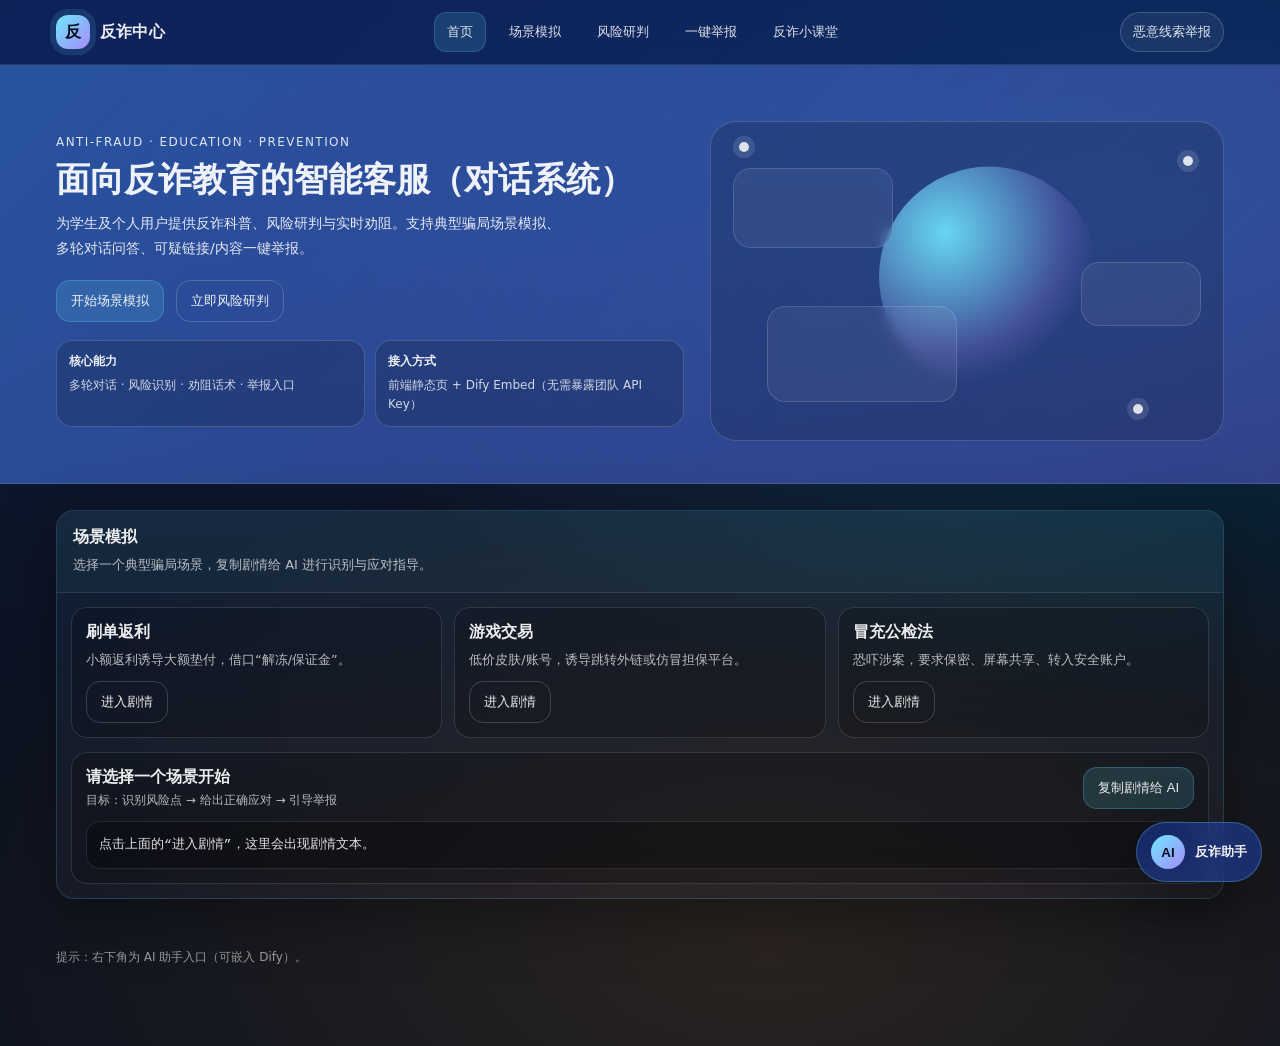
==== index.html @ 81006fba "Add files via upload" ====
<!doctype html>
<html lang="zh-CN">
  <head>
    <meta charset="UTF-8" />
    <meta name="viewport" content="width=device-width, initial-scale=1" />
    <title>反诈中心 - Demo</title>
    <link rel="stylesheet" href="./styles.css" />
  </head>

  <body>
    <!-- 顶部导航 -->
    <header class="topnav">
      <div class="topnav__inner">
        <div class="brand">
          <div class="brand__logo">反</div>
          <div class="brand__name">反诈中心</div>
        </div>

        <nav class="menu" aria-label="主导航">
          <button class="menu__item is-active" data-tab="home" type="button">首页</button>
          <button class="menu__item" data-tab="scene" type="button">场景模拟</button>
          <button class="menu__item" data-tab="judge" type="button">风险研判</button>
          <button class="menu__item" data-tab="report" type="button">一键举报</button>
          <button class="menu__item" data-tab="kb" type="button">反诈小课堂</button>
        </nav>

        <div class="topnav__right">
          <button class="linkbtn" data-tab="report" type="button">恶意线索举报</button>
        </div>
      </div>
    </header>

    <!-- 首页 Banner -->
    <section class="hero" id="tab-home">
      <div class="hero__inner">
        <div class="hero__left">
          <div class="hero__kicker">Anti-fraud · Education · Prevention</div>
          <h1 class="hero__title">面向反诈教育的智能客服（对话系统）</h1>
          <p class="hero__desc">
            为学生及个人用户提供反诈科普、风险研判与实时劝阻。支持典型骗局场景模拟、多轮对话问答、可疑链接/内容一键举报。
          </p>

          <div class="hero__actions">
            <button class="btn btn--primary" data-tab="scene" type="button">开始场景模拟</button>
            <button class="btn btn--ghost" data-tab="judge" type="button">立即风险研判</button>
          </div>

          <div class="hero__tips">
            <div class="tipcard">
              <div class="tipcard__t">核心能力</div>
              <div class="tipcard__p">多轮对话 · 风险识别 · 劝阻话术 · 举报入口</div>
            </div>
            <div class="tipcard">
              <div class="tipcard__t">接入方式</div>
              <div class="tipcard__p">前端静态页 + Dify Embed（无需暴露团队 API Key）</div>
            </div>
          </div>
        </div>

        <div class="hero__right" aria-hidden="true">
          <div class="illus">
            <div class="illus__ring"></div>
            <div class="illus__panel illus__panel--a"></div>
            <div class="illus__panel illus__panel--b"></div>
            <div class="illus__panel illus__panel--c"></div>
            <div class="illus__dot illus__dot--1"></div>
            <div class="illus__dot illus__dot--2"></div>
            <div class="illus__dot illus__dot--3"></div>
          </div>
        </div>
      </div>
    </section>


    <!-- 业务功能区（tab内容） -->
    <section class="workbench">
      <div class="workbench__inner">
        <!-- 场景模拟 -->
        <section class="panel is-show" id="tab-scene">
          <div class="panel__head">
            <h2>场景模拟</h2>
            <p>选择一个典型骗局场景，复制剧情给 AI 进行识别与应对指导。</p>
          </div>

          <div class="cards">
            <article class="card scenario" data-scenario="刷单返利">
              <div class="card__title">刷单返利</div>
              <div class="card__desc">小额返利诱导大额垫付，借口“解冻/保证金”。</div>
              <button class="btn btn--ghost" type="button">进入剧情</button>
            </article>
            <article class="card scenario" data-scenario="游戏交易">
              <div class="card__title">游戏交易</div>
              <div class="card__desc">低价皮肤/账号，诱导跳转外链或仿冒担保平台。</div>
              <button class="btn btn--ghost" type="button">进入剧情</button>
            </article>
            <article class="card scenario" data-scenario="冒充公检法">
              <div class="card__title">冒充公检法</div>
              <div class="card__desc">恐吓涉案，要求保密、屏幕共享、转入安全账户。</div>
              <button class="btn btn--ghost" type="button">进入剧情</button>
            </article>
          </div>

          <div class="card story">
            <div class="story__head">
              <div>
                <div class="story__title" id="storyTitle">请选择一个场景开始</div>
                <div class="story__meta">目标：识别风险点 → 给出正确应对 → 引导举报</div>
              </div>
              <button class="btn btn--primary" id="copyStoryBtn" type="button">复制剧情给 AI</button>
            </div>
            <pre class="story__body" id="storyBody">点击上面的“进入剧情”，这里会出现剧情文本。</pre>
          </div>
        </section>

        <!-- 风险研判 -->
        <section class="panel" id="tab-judge">
          <div class="panel__head">
            <h2>风险研判</h2>
            <p>粘贴可疑链接/文本进行快速检测（规则引擎 Demo）。</p>
          </div>

          <div class="grid">
            <div class="card">
              <div class="form">
                <label class="label" for="urlInput">可疑链接（URL）</label>
                <input id="urlInput" class="input" placeholder="例如：http://xxbank-verify.com 或短链 https://t.cn/xxxx" />

                <label class="label" for="textInput">可疑内容（文本）</label>
                <textarea id="textInput" class="textarea" placeholder="例如：'10分钟内核验否则影响征信'、'转到安全账户'..."></textarea>

                <div class="row">
                  <button class="btn btn--primary" id="runJudgeBtn" type="button">开始研判</button>
                  <button class="btn btn--ghost" id="fillDemoBtn" type="button">填充示例</button>
                </div>
              </div>
            </div>

            <div class="card">
              <div class="card__title">研判结果</div>
              <div id="riskBadge" class="risk risk--low">LOW</div>
              <ul id="signals" class="list"></ul>

              <div class="card__title" style="margin-top: 12px">劝阻建议</div>
              <div id="advice" class="advice"></div>
              <div class="row">
                <button class="btn btn--ghost" id="copyAdviceBtn" type="button">复制话术</button>
                <button class="btn btn--ghost" id="openAiBtnFromJudge" type="button">打开 AI 助手</button>
              </div>
            </div>
          </div>
        </section>

        <!-- 一键举报 -->
        <section class="panel" id="tab-report">
          <div class="panel__head">
            <h2>一键举报</h2>
            <p>提交可疑链接/内容（Demo：本地保存，后续对接你们后端）。</p>
          </div>

          <div class="card">
            <div class="form">
              <label class="label" for="reportType">举报类型</label>
              <select id="reportType" class="input">
                <option value="phishing">钓鱼链接</option>
                <option value="impersonation">冒充机构</option>
                <option value="investment">虚假投资</option>
                <option value="task">刷单返利</option>
                <option value="loan">校园贷/网贷</option>
              </select>

              <label class="label" for="reportEvidence">证据（链接/账号/群号/内容）</label>
              <textarea id="reportEvidence" class="textarea" placeholder="尽量填写完整信息"></textarea>

              <div class="row">
                <button class="btn btn--primary" id="submitReportBtn" type="button">提交举报</button>
                <button class="btn btn--ghost" id="viewReportsBtn" type="button">查看本地记录</button>
              </div>

              <div id="reportLog" class="log is-hidden"></div>
            </div>
          </div>
        </section>

        <!-- 反诈小课堂 -->
        <section class="panel" id="tab-kb">
          <div class="panel__head">
            <h2>反诈小课堂</h2>
            <p>关键词检索（Demo：静态知识条目）。</p>
          </div>

          <div class="card">
            <input id="kbSearch" class="input" placeholder="搜索：刷单 / 公检法 / 安全账户 / 验证码..." />
            <div id="kbList" class="kb"></div>
          </div>
        </section>
      </div>
    </section>

    <footer class="footer">
      <span>提示：右下角为 AI 助手入口（可嵌入 Dify）。</span>
    </footer>

    <!-- 右下角 AI 入口（浮动按钮） -->
    <button class="ai-fab" id="aiFab" type="button" aria-label="打开 AI 助手">
      <span class="ai-fab__icon">AI</span>
      <span class="ai-fab__text">反诈助手</span>
    </button>

    <!-- AI 侧边面板（点右下角打开） -->
    <aside
      class="ai-drawer"
      id="aiDrawer"
      aria-hidden="true"
      data-bot-placeholder="请输入您要判别的内容(支持文本、图片、视频)"
    >
      <div class="ai-drawer__head">
        <div>
          <div class="ai-drawer__title">AI 反诈助手</div>
          <div class="ai-drawer__sub">把场景、链接、文本或图片传进来，让 AI 判断风险并生成劝阻话术</div>
        </div>
        <div class="ai-drawer__actions">
          <button class="btn btn--ghost" id="copyContextBtn" type="button">复制当前内容</button>
          <button class="btn btn--ghost" id="loadWorkflowBtn" type="button">加载工作流(YML)</button>
          <div id="workflowName" class="workflow-name" style="margin-left:8px;font-size:12px;color:#666;"></div>
          <button class="btn btn--ghost" id="openConfigBtn" type="button">配置 Key</button>
          <button class="btn btn--ghost" id="closeAiBtn" type="button">关闭</button>
        </div>
      </div>

      <!-- Chat messages area -->
      <div class="chat-messages" id="chatMessages"></div>

      <!-- Dify 配置面板（隐藏，点击配置 Key 显示） -->
      <div id="difyConfigPanel" style="display:none;padding:12px;border-top:1px solid rgba(255,255,255,.06);">
        <div style="display:flex;flex-direction:column;gap:8px;">
          <label class="label">Dify Base URL</label>
          <input id="cfgBaseUrl" class="input" placeholder="https://api.dify.ai" />
          <label class="label">Dify Pro API Key (优先)</label>
          <input id="cfgProKey" class="input" placeholder="DIFY_PRO_API_KEY" />
          <div style="display:flex;gap:8px;margin-top:6px;">
            <button class="btn btn--primary" id="saveDifyConfigBtn" type="button">保存</button>
            <button class="btn btn--ghost" id="cancelDifyConfigBtn" type="button">取消</button>
          </div>
        </div>
      </div>

      <!-- Pending attachment previews (shown above input bar) -->
      <div class="chat-attachments-preview is-hidden" id="chatAttachmentsPreview"></div>

      <!-- Chat input bar -->
      <div class="chat-input-bar">
        <input
          type="file"
          id="mediaFileInput"
          class="media-upload__input"
          accept="image/jpeg,image/png,image/gif,image/webp,image/svg+xml,video/mp4,video/webm,video/ogg,video/quicktime"
          multiple
        />
        <button class="chat-attach-btn" id="chatAttachBtn" type="button" title="上传图片/视频附件" aria-label="上传图片/视频附件">📎</button>
        <textarea class="chat-textarea" id="chatInput" placeholder="请输入您要判别的内容…" rows="1"></textarea>
        <button class="chat-send-btn" id="chatSendBtn" type="button" aria-label="发送消息">↑</button>
      </div>
    </aside>

    <div class="backdrop" id="backdrop" aria-hidden="true"></div>

    <!-- Dify API 配置：不要把真实 Key 提交到仓库（前端可见） -->
    <script>
      window.DIFY_CONFIG = {
        // baseUrl 只填域名/协议（不要带 /v1），代码里会拼接具体 API 路径
        baseUrl: localStorage.getItem("DIFY_BASE_URL") || "https://api.dify.ai",
        apiKey: localStorage.getItem("DIFY_PRO_API_KEY") || localStorage.getItem("DIFY_API_KEY") || "",
        workflow_yaml: "./反诈劝阻助手(pro版) (1).yml",
      };
    </script>

    <!-- 隐藏的工作流 YML 上传输入（通过右下 AI 抽屉的“加载工作流”按钮触发） -->
    <input id="workflowFileInput" type="file" accept=".yml,.yaml,text/yaml" style="display:none" />

    <!-- 你的项目里 JS 文件名是 ap.js（注意别写成 app.js） -->
    <script src="./ap.js"></script>

    <!-- 如需使用 Dify WebApp/Embed（iframe/script）方式，请不要复用 #aiDrawer/#closeAiBtn 这类 id，避免与本地聊天抽屉冲突。 -->
  </body>
</html>
---- styles.css ----
:root{
  --bg:#0b1220;
  --text: rgba(255,255,255,.92);
  --muted: rgba(255,255,255,.70);
  --line: rgba(255,255,255,.12);
  --panel: rgba(255,255,255,.06);
  --shadow: 0 18px 60px rgba(0,0,0,.35);
  --primary: #6ee7ff;
  --primary2:#a78bfa;
  --ok:#7cf29a;
  --warn:#ffd166;
  --danger:#ff6b6b;
}

*{ box-sizing:border-box; }
body{
  margin:0;
  color:var(--text);
  font-family: ui-sans-serif, system-ui, -apple-system, "Segoe UI", Roboto, "PingFang SC",
    "Hiragino Sans GB", "Microsoft YaHei", Arial, sans-serif;
  background:
    radial-gradient(1200px 700px at 20% 10%, #1a2a6c55, transparent),
    radial-gradient(900px 500px at 90% 20%, #00c6ff33, transparent),
    radial-gradient(900px 500px at 60% 90%, #f7971e22, transparent),
    var(--bg);
  min-height:100vh;
}

/* 顶部导航（类似你图的布局） */
.topnav{
  position: sticky;
  top: 0;
  z-index: 20;
  border-bottom: 1px solid rgba(255,255,255,.10);
  background: rgba(15, 45, 120, 0.55);
  backdrop-filter: blur(10px);
}
.topnav__inner{
  max-width: 1200px;
  margin: 0 auto;
  padding: 12px 16px;
  display:flex;
  align-items:center;
  justify-content:space-between;
  gap: 16px;
}
.brand{ display:flex; align-items:center; gap:10px; }
.brand__logo{
  width: 34px; height: 34px; border-radius: 12px;
  background: linear-gradient(135deg, var(--primary), var(--primary2));
  color:#07101c;
  display:flex; align-items:center; justify-content:center;
  font-weight:900;
  box-shadow: 0 0 0 6px rgba(110,231,255,.12);
}
.brand__name{ font-weight: 900; letter-spacing:.2px; }

.menu{
  display:flex;
  gap: 10px;
  align-items:center;
  flex-wrap:wrap;
}
.menu__item{
  border: 1px solid transparent;
  background: transparent;
  color: rgba(255,255,255,.86);
  padding: 10px 12px;
  border-radius: 12px;
  cursor:pointer;
  font-size: 13px;
}
.menu__item:hover{ background: rgba(255,255,255,.08); }
.menu__item.is-active{
  background: rgba(110,231,255,.14);
  border-color: rgba(110,231,255,.18);
}

.linkbtn{
  border: 1px solid rgba(255,255,255,.18);
  background: rgba(255,255,255,.06);
  color: rgba(255,255,255,.88);
  padding: 10px 12px;
  border-radius: 999px;
  cursor:pointer;
  font-size: 13px;
}
.linkbtn:hover{ background: rgba(255,255,255,.10); }

/* Hero */
.hero{
  background: linear-gradient(135deg, rgba(59,130,246,.55), rgba(99,102,241,.45));
  border-bottom: 1px solid rgba(255,255,255,.10);
}
.hero__inner{
  max-width: 1200px;
  margin: 0 auto;
  padding: 56px 16px 42px 16px;
  display:grid;
  grid-template-columns: 1.1fr .9fr;
  gap: 26px;
  align-items:center;
}
@media (max-width: 980px){
  .hero__inner{ grid-template-columns: 1fr; }
}
.hero__kicker{
  letter-spacing: .12em;
  text-transform: uppercase;
  font-size: 12px;
  color: rgba(255,255,255,.85);
}
.hero__title{
  margin: 10px 0 0 0;
  font-size: 34px;
  line-height: 1.18;
  font-weight: 900;
}
.hero__desc{
  margin: 12px 0 0 0;
  max-width: 58ch;
  color: rgba(255,255,255,.88);
  line-height: 1.8;
  font-size: 14px;
}
.hero__actions{ margin-top: 18px; display:flex; gap:12px; flex-wrap:wrap; }
.hero__tips{ margin-top: 18px; display:grid; grid-template-columns: 1fr 1fr; gap: 10px; }
@media (max-width: 520px){ .hero__tips{ grid-template-columns: 1fr; } }

.tipcard{
  border: 1px solid rgba(255,255,255,.16);
  background: rgba(0,0,0,.16);
  border-radius: 16px;
  padding: 12px;
}
.tipcard__t{ font-weight: 900; font-size: 12px; }
.tipcard__p{ margin-top: 6px; color: rgba(255,255,255,.80); font-size: 12px; line-height: 1.6; }

/* 右侧插画（纯 CSS 装饰） */
.illus{
  position: relative;
  height: 320px;
  border-radius: 26px;
  border: 1px solid rgba(255,255,255,.16);
  background: rgba(0,0,0,.16);
  overflow:hidden;
}
.illus__ring{
  position:absolute;
  width: 220px; height: 220px;
  border-radius: 999px;
  left: 50%; top: 50%;
  transform: translate(-40%, -52%);
  background: radial-gradient(circle at 30% 30%, rgba(110,231,255,.9), rgba(167,139,250,.2) 55%, transparent 70%);
  filter: blur(.2px);
}
.illus__panel{
  position:absolute;
  border-radius: 18px;
  border: 1px solid rgba(255,255,255,.14);
  background: rgba(255,255,255,.06);
  backdrop-filter: blur(6px);
}
.illus__panel--a{ width: 160px; height: 80px; left: 22px; top: 46px; }
.illus__panel--b{ width: 190px; height: 96px; left: 56px; bottom: 38px; }
.illus__panel--c{ width: 120px; height: 64px; right: 22px; top: 140px; }
.illus__dot{
  position:absolute; width:10px; height:10px; border-radius:999px;
  background: rgba(255,255,255,.85);
  box-shadow: 0 0 0 6px rgba(255,255,255,.12);
}
.illus__dot--1{ left: 28px; top: 20px; }
.illus__dot--2{ right: 30px; top: 34px; }
.illus__dot--3{ right: 80px; bottom: 26px; }

.btn{
  border: 1px solid rgba(255,255,255,.18);
  background: rgba(255,255,255,.08);
  color: rgba(255,255,255,.92);
  padding: 11px 14px;
  border-radius: 14px;
  cursor:pointer;
  font-size: 13px;
}
.btn:hover{ background: rgba(255,255,255,.12); }
.btn--primary{
  border-color: rgba(110,231,255,.22);
  background: rgba(110,231,255,.14);
}
.btn--ghost{ background: transparent; }

/* Stats */
.stats{ background: rgba(255,255,255,.03); }
.stats__inner{ max-width: 1200px; margin: 0 auto; padding: 40px 16px 36px; }
.stats__head{ text-align:center; position:relative; }
.stats__watermark{
  position:absolute; left: 50%; top: -6px; transform: translateX(-50%);
  font-size: 60px; font-weight: 900; letter-spacing:.12em;
  color: rgba(255,255,255,.05);
  user-select:none;
  pointer-events:none;
}
.stats__title{ margin: 0; font-size: 20px; font-weight: 900; }
.stats__line{ width: 46px; height: 3px; border-radius: 999px; background: rgba(110,231,255,.9); margin: 14px auto 0; }

.statgrid{
  margin-top: 22px;
  display:grid;
  grid-template-columns: repeat(3, minmax(0, 1fr));
  gap: 12px;
}
@media (max-width: 980px){
  .statgrid{ grid-template-columns: 1fr; }
}
.statcard{
  border: 1px solid rgba(255,255,255,.12);
  background: rgba(0,0,0,.18);
  border-radius: 18px;
  padding: 16px;
  box-shadow: var(--shadow);
}
.statcard__k{ color: rgba(255,255,255,.78); font-size: 13px; }
.statcard__v{ margin-top: 10px; font-size: 40px; font-weight: 900; letter-spacing:.5px; }
.unit{ font-size: 14px; font-weight: 800; margin-left: 6px; color: rgba(255,255,255,.8); }
.statcard__s{ margin-top: 8px; color: rgba(255,255,255,.62); font-size: 12px; line-height: 1.6; }

/* Workbench panels */
.workbench__inner{ max-width: 1200px; margin: 0 auto; padding: 26px 16px 40px; }
.panel{
  display:none;
  border: 1px solid rgba(110,231,255,.16);
  background: linear-gradient(180deg, rgba(110,231,255,.06), rgba(167,139,250,.035));
  border-radius: 18px;
  box-shadow: var(--shadow);
  overflow:hidden;
}
.panel.is-show{ display:block; }
.panel__head{
  padding: 16px;
  border-bottom: 1px solid rgba(255,255,255,.10);
  background: rgba(110,231,255,.04);
}
.panel__head h2{ margin:0 0 6px 0; font-size: 16px; }
.panel__head p{ margin:0; color: var(--muted); font-size: 13px; line-height: 1.7; }


.cards{
  padding: 14px;
  display:grid;
  grid-template-columns: repeat(3, minmax(0, 1fr));
  gap: 12px;
}
@media (max-width: 980px){ .cards{ grid-template-columns: 1fr; } }

.card{
  border: 1px solid rgba(255,255,255,.12);
  background: rgba(0,0,0,.18);
  border-radius: 16px;
  padding: 14px;
}
.card__title{ font-weight: 900; margin-bottom: 6px; }
.card__desc{ color: var(--muted); font-size: 13px; line-height: 1.7; margin-bottom: 10px; }

.story{ margin: 0 14px 14px; }
.story__head{ display:flex; gap:10px; align-items:flex-start; justify-content:space-between; }
.story__title{ font-weight: 900; }
.story__meta{ margin-top: 4px; color: var(--muted); font-size: 12px; }
.story__body{
  margin: 12px 0 0 0;
  padding: 12px;
  background: rgba(0,0,0,.28);
  border: 1px solid rgba(255,255,255,.10);
  border-radius: 14px;
  white-space: pre-wrap;
  line-height: 1.7;
  font-size: 13px;
  color: rgba(255,255,255,.88);
}

.grid{
  padding: 14px;
  display:grid;
  grid-template-columns: 1fr 1fr;
  gap: 12px;
}
@media (max-width: 980px){ .grid{ grid-template-columns: 1fr; } }

.form{ display:flex; flex-direction:column; gap: 10px; }
.label{ font-size: 12px; color: var(--muted); }
.input, .textarea, select{
  width:100%;
  padding: 11px 12px;
  border-radius: 14px;
  border: 1px solid rgba(110,231,255,.24);
  background: linear-gradient(180deg, rgba(110,231,255,.08), rgba(0,0,0,.22));
  color: rgba(255,255,255,.92);
  outline:none;
}
.input::placeholder, .textarea::placeholder{ color: rgba(255,255,255,.55); }
.textarea{ min-height: 120px; resize: vertical; }
.input:focus, .textarea:focus, select:focus{
  border-color: rgba(110,231,255,.78);
  box-shadow: 0 0 0 4px rgba(110,231,255,.18);
}
.row{ display:flex; gap:10px; flex-wrap:wrap; }

.risk{
  display:inline-flex;
  align-items:center;
  justify-content:center;
  width: 88px;
  padding: 8px 10px;
  border-radius: 999px;
  font-weight: 900;
  margin: 10px 0;
  border: 1px solid rgba(255,255,255,.14);
}
.risk--low{ background: rgba(124,242,154,.10); border-color: rgba(124,242,154,.18); color: var(--ok); }
.risk--mid{ background: rgba(255,209,102,.12); border-color: rgba(255,209,102,.22); color: var(--warn); }
.risk--high{ background: rgba(255,107,107,.12); border-color: rgba(255,107,107,.22); color: var(--danger); }

.list{ margin:0; padding-left: 18px; color: rgba(255,255,255,.86); line-height: 1.8; font-size: 13px; }
.advice{
  margin-top: 8px;
  padding: 12px;
  border-radius: 14px;
  border: 1px dashed rgba(255,255,255,.18);
  background: rgba(255,255,255,.03);
  color: rgba(255,255,255,.88);
  line-height: 1.8;
  font-size: 13px;
}

.log{
  margin-top: 10px;
  padding: 12px;
  border-radius: 14px;
  border: 1px solid rgba(255,255,255,.12);
  background: rgba(0,0,0,.25);
  font-size: 12px;
  color: rgba(255,255,255,.84);
  white-space: pre-wrap;
}
.is-hidden{ display:none; }

.kb{ margin-top: 12px; display:flex; flex-direction:column; gap: 10px; }
.kb__item{
  padding: 12px;
  border-radius: 14px;
  border: 1px solid rgba(255,255,255,.12);
  background: rgba(0,0,0,.20);
}
.kb__q{ font-weight: 900; margin-bottom: 6px; }
.kb__a{ color: rgba(255,255,255,.84); line-height: 1.8; font-size: 13px; }

.footer{
  max-width: 1200px;
  margin: 10px auto 80px;
  padding: 0 16px;
  color: rgba(255,255,255,.55);
  font-size: 12px;
}

/* 右下角 AI 浮动按钮 */
.ai-fab{
  position: fixed;
  right: 18px;
  bottom: 18px;
  z-index: 50;
  display:flex;
  align-items:center;
  gap: 10px;
  padding: 12px 14px;
  border-radius: 999px;
  border: 1px solid rgba(110,231,255,.28);
  background: rgba(35, 90, 255, 0.35);
  backdrop-filter: blur(10px);
  box-shadow: 0 18px 60px rgba(0,0,0,.35);
  color: rgba(255,255,255,.92);
  cursor:pointer;
}
.ai-fab:hover{ background: rgba(35, 90, 255, 0.48); }
.ai-fab__icon{
  width: 34px; height: 34px;
  border-radius: 999px;
  background: linear-gradient(135deg, var(--primary), var(--primary2));
  color:#07101c;
  display:flex; align-items:center; justify-content:center;
  font-weight: 900;
}
.ai-fab__text{ font-weight: 900; font-size: 13px; }

/* 右侧 AI 抽屉 */
.ai-drawer{
  position: fixed;
  top: 0;
  right: 0;
  height: 100vh;
  width: min(420px, 92vw);
  z-index: 60;
  transform: translateX(105%);
  transition: transform .22s ease;
  border-left: 1px solid rgba(255,255,255,.12);
  background: rgba(10, 16, 35, 0.88);
  backdrop-filter: blur(14px);
  display:flex;
  flex-direction:column;
}
.ai-drawer.is-open{ transform: translateX(0); }

.ai-drawer__head{
  padding: 14px;
  border-bottom: 1px solid rgba(255,255,255,.10);
  display:flex;
  gap: 10px;
  justify-content:space-between;
  align-items:flex-start;
}
.ai-drawer__title{ font-weight: 900; }
.ai-drawer__sub{ margin-top: 4px; color: var(--muted); font-size: 12px; line-height: 1.6; }
.ai-drawer__actions{ display:flex; gap: 8px; flex-wrap:wrap; justify-content:flex-end; }

.ai-drawer__body{
  padding: 14px;
  overflow:auto;
  flex: 1;
}
.ai-note{
  padding: 12px;
  border-radius: 14px;
  border: 1px solid rgba(110,231,255,.18);
  background: rgba(110,231,255,.06);
  color: rgba(255,255,255,.86);
  font-size: 12px;
  line-height: 1.7;
}
.mono{ font-family: ui-monospace, SFMono-Regular, Menlo, Monaco, Consolas, monospace; }

.ai-embed{ margin-top: 12px; }
.ai-embed__title{ font-weight: 900; font-size: 13px; margin-bottom: 8px; }
.ai-embed__placeholder{
  border: 1px dashed rgba(255,255,255,.18);
  background: rgba(255,255,255,.03);
  border-radius: 14px;
  padding: 12px;
  color: rgba(255,255,255,.78);
  font-size: 12px;
  line-height: 1.7;
}
.ai-iframe{
  width: 100%;
  height: calc(100vh - 220px);
  border: 1px solid rgba(255,255,255,.12);
  border-radius: 14px;
  background: rgba(255,255,255,.03);
}

/* 背景遮罩 */
.backdrop{
  position: fixed;
  inset: 0;
  z-index: 55;
  background: rgba(0,0,0,.45);
  opacity: 0;
  pointer-events: none;
  transition: opacity .22s ease;
}
.backdrop.is-show{
  opacity: 1;
  pointer-events: auto;
}
/* -------- Media Upload & Fraud Detection -------- */
.media-upload-section {
  margin-top: 12px;
  border: 1px solid rgba(110,231,255,.18);
  border-radius: 14px;
  padding: 12px;
  background: rgba(110,231,255,.04);
}

.media-upload__title {
  font-weight: 900;
  font-size: 13px;
  margin-bottom: 10px;
}

.media-upload__area {
  display: flex;
  flex-direction: column;
  align-items: center;
  gap: 6px;
  border: 2px dashed rgba(110,231,255,.30);
  border-radius: 12px;
  padding: 20px 12px;
  text-align: center;
  cursor: pointer;
  transition: border-color .2s, background .2s;
}

.media-upload__area:hover,
.media-upload__area.is-dragover {
  border-color: rgba(110,231,255,.70);
  background: rgba(110,231,255,.08);
}

.media-upload__icon {
  font-size: 26px;
}

.media-upload__text {
  font-size: 13px;
  color: rgba(255,255,255,.88);
}

.media-upload__hint {
  font-size: 11px;
  color: rgba(255,255,255,.50);
}

/* visually hidden but still functional */
.media-upload__input {
  position: absolute;
  width: 1px;
  height: 1px;
  opacity: 0;
  overflow: hidden;
  clip: rect(0 0 0 0);
}

/* Results section */
.media-result-section {
  margin-top: 12px;
}

.media-preview-container {
  display: flex;
  flex-direction: column;
  gap: 10px;
  margin-bottom: 12px;
}

.media-preview-item {
  border: 1px solid rgba(255,255,255,.12);
  border-radius: 12px;
  overflow: hidden;
  background: rgba(0,0,0,.22);
}

.media-preview__img {
  width: 100%;
  max-height: 200px;
  object-fit: contain;
  display: block;
  background: rgba(0,0,0,.28);
}

.media-preview__video {
  width: 100%;
  max-height: 200px;
  display: block;
  background: rgba(0,0,0,.28);
}

.media-preview__info {
  display: flex;
  justify-content: space-between;
  padding: 5px 10px;
  font-size: 11px;
  color: rgba(255,255,255,.60);
  gap: 8px;
}

.media-preview__info span:first-child {
  overflow: hidden;
  text-overflow: ellipsis;
  white-space: nowrap;
}

.media-result {
  padding: 12px;
  border-radius: 12px;
  border: 1px solid rgba(255,255,255,.12);
  background: rgba(0,0,0,.18);
}

.media-result__risk {
  margin-bottom: 8px;
}

/* -------- Chat Interface -------- */
.chat-messages {
  flex: 1;
  overflow-y: auto;
  padding: 14px;
  display: flex;
  flex-direction: column;
  gap: 10px;
  scrollbar-width: thin;
  scrollbar-color: rgba(255,255,255,.15) transparent;
}

.chat-msg {
  display: flex;
  gap: 8px;
  max-width: 88%;
}
.chat-msg--ai  { align-self: flex-start; }
.chat-msg--user { align-self: flex-end; flex-direction: row-reverse; }

.chat-msg__avatar {
  width: 28px; height: 28px;
  border-radius: 999px;
  background: linear-gradient(135deg, var(--primary), var(--primary2));
  color: #07101c;
  display: flex; align-items: center; justify-content: center;
  font-weight: 900; font-size: 10px;
  flex-shrink: 0; align-self: flex-end;
}
.chat-msg--user .chat-msg__avatar {
  background: rgba(255,255,255,.18);
  color: rgba(255,255,255,.92);
}

.chat-msg__bubble {
  padding: 10px 13px;
  border-radius: 18px;
  font-size: 13px; line-height: 1.7;
  word-break: break-word;
}
.chat-msg--ai  .chat-msg__bubble {
  background: rgba(255,255,255,.07);
  border: 1px solid rgba(255,255,255,.12);
  border-bottom-left-radius: 4px;
}
.chat-msg--user .chat-msg__bubble {
  background: rgba(110,231,255,.18);
  border: 1px solid rgba(110,231,255,.26);
  border-bottom-right-radius: 4px;
  color: rgba(255,255,255,.95);
}

.chat-hint { color: rgba(255,255,255,.58); font-size: 12px; }
.chat-section-title { font-weight: 900; font-size: 12px; color: rgba(255,255,255,.68); margin: 6px 0 4px; }
.chat-advice-text { color: rgba(255,255,255,.84); font-size: 12px; line-height: 1.7; }

/* Thinking animation */
.chat-thinking-dots { display: inline-flex; gap: 3px; align-items: center; }
.chat-thinking-dots span {
  font-size: 20px; line-height: 1;
  animation: chatDotBounce 1.2s ease-in-out infinite;
  color: rgba(255,255,255,.55);
}
.chat-thinking-dots span:nth-child(2) { animation-delay: .2s; }
.chat-thinking-dots span:nth-child(3) { animation-delay: .4s; }
@keyframes chatDotBounce {
  0%, 80%, 100% { transform: translateY(0); opacity: .5; }
  40%            { transform: translateY(-5px); opacity: 1; }
}

/* Pending attachment chips */
.chat-attachments-preview {
  padding: 8px 14px 0;
  display: flex; flex-wrap: wrap; gap: 8px;
}
.chat-attach-chip {
  display: inline-flex; align-items: center; gap: 5px;
  padding: 4px 10px 4px 8px;
  border-radius: 999px;
  border: 1px solid rgba(110,231,255,.28);
  background: rgba(110,231,255,.08);
  font-size: 12px; max-width: 180px;
}
.chat-attach-chip > span {
  overflow: hidden; text-overflow: ellipsis; white-space: nowrap;
}
.chat-attach-chip__remove {
  flex-shrink: 0; background: none; border: none;
  color: rgba(255,255,255,.55); cursor: pointer;
  padding: 0; font-size: 12px; line-height: 1; margin-left: 2px;
}
.chat-attach-chip__remove:hover { color: rgba(255,255,255,.92); }

/* Input bar */
.chat-input-bar {
  display: flex; align-items: flex-end; gap: 8px;
  padding: 10px 14px;
  border-top: 1px solid rgba(255,255,255,.10);
  flex-shrink: 0;
}
.chat-attach-btn {
  flex-shrink: 0; width: 36px; height: 36px;
  border-radius: 999px;
  border: 1px solid rgba(255,255,255,.16);
  background: transparent; color: rgba(255,255,255,.65);
  cursor: pointer; display: flex; align-items: center; justify-content: center;
  font-size: 18px; transition: background .15s, color .15s;
}
.chat-attach-btn:hover { background: rgba(255,255,255,.08); color: rgba(255,255,255,.92); }

.chat-textarea {
  flex: 1;
  padding: 8px 12px;
  border-radius: 14px;
  border: 1px solid rgba(110,231,255,.22);
  background: rgba(110,231,255,.06);
  color: rgba(255,255,255,.92);
  outline: none; resize: none;
  font-size: 13px; line-height: 1.6;
  min-height: 36px; max-height: 140px;
  overflow-y: auto; font-family: inherit;
}
.chat-textarea::placeholder { color: rgba(255,255,255,.42); }
.chat-textarea:focus {
  border-color: rgba(110,231,255,.65);
  box-shadow: 0 0 0 3px rgba(110,231,255,.12);
}

.chat-send-btn {
  flex-shrink: 0; width: 36px; height: 36px;
  border-radius: 999px;
  border: 1px solid rgba(110,231,255,.26);
  background: rgba(110,231,255,.16);
  color: rgba(255,255,255,.92);
  cursor: pointer; display: flex; align-items: center; justify-content: center;
  font-size: 18px; font-weight: 900;
  transition: background .15s;
}
.chat-send-btn:hover { background: rgba(110,231,255,.30); }

/* Media thumbnails inside chat bubbles */
.chat-media-thumb { display: flex; flex-wrap: wrap; gap: 6px; margin-top: 6px; }
.chat-media-thumb__img {
  width: 80px; height: 60px; object-fit: cover;
  border-radius: 8px; border: 1px solid rgba(255,255,255,.14); display: block;
}
.chat-media-thumb__video {
  max-width: 160px; max-height: 100px;
  border-radius: 8px; border: 1px solid rgba(255,255,255,.14); display: block;
}
.chat-media-thumb__file {
  display: inline-flex; align-items: center; gap: 4px;
  padding: 4px 8px; border-radius: 8px;
  border: 1px solid rgba(255,255,255,.14);
  background: rgba(255,255,255,.06);
  font-size: 12px; color: rgba(255,255,255,.80);
}
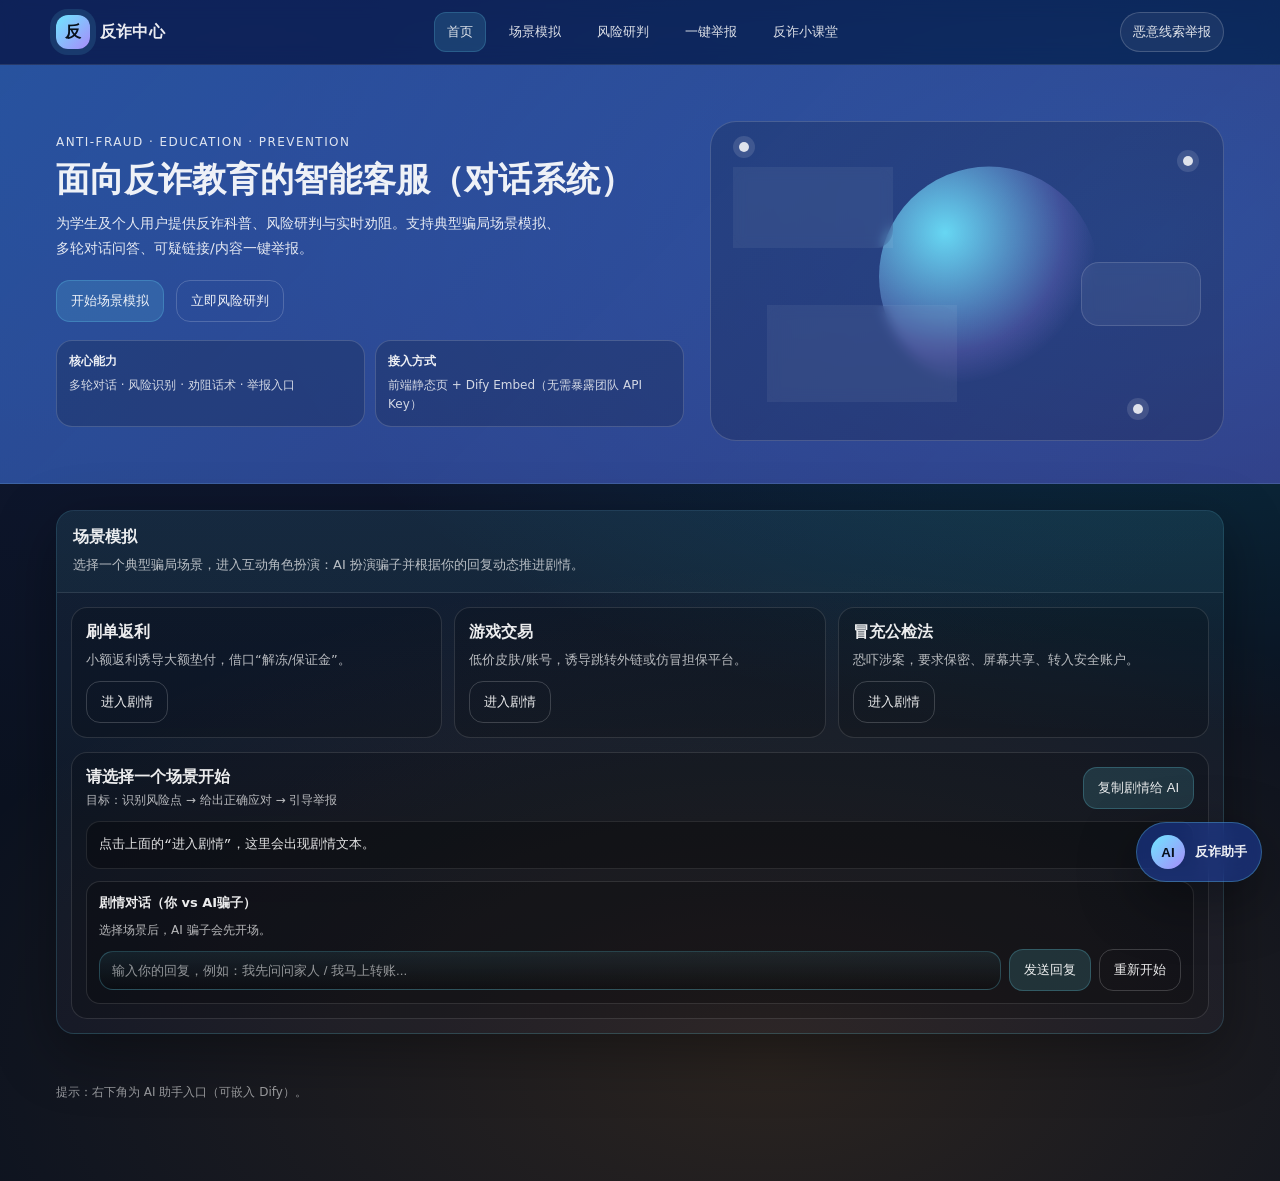
==== commit fd2677da: "Add interactive scam roleplay flow in scene simulation" ====
--- a/index.html
+++ b/index.html
@@ -79,7 +79,7 @@
         <section class="panel is-show" id="tab-scene">
           <div class="panel__head">
             <h2>场景模拟</h2>
-            <p>选择一个典型骗局场景，复制剧情给 AI 进行识别与应对指导。</p>
+            <p>选择一个典型骗局场景，进入互动角色扮演：AI 扮演骗子并根据你的回复动态推进剧情。</p>
           </div>
 
           <div class="cards">
@@ -109,6 +109,17 @@
               <button class="btn btn--primary" id="copyStoryBtn" type="button">复制剧情给 AI</button>
             </div>
             <pre class="story__body" id="storyBody">点击上面的“进入剧情”，这里会出现剧情文本。</pre>
+            <div class="roleplay" id="roleplayPanel">
+              <div class="roleplay__title">剧情对话（你 vs AI骗子）</div>
+              <div class="roleplay__messages" id="roleplayMessages">
+                <div class="roleplay__placeholder">选择场景后，AI 骗子会先开场。</div>
+              </div>
+              <div class="roleplay__input">
+                <input id="roleplayInput" class="input" placeholder="输入你的回复，例如：我先问问家人 / 我马上转账..." />
+                <button class="btn btn--primary" id="roleplaySendBtn" type="button">发送回复</button>
+                <button class="btn btn--ghost" id="roleplayRestartBtn" type="button">重新开始</button>
+              </div>
+            </div>
           </div>
         </section>
 
--- a/styles.css
+++ b/styles.css
@@ -275,6 +275,59 @@
   line-height: 1.7;
   font-size: 13px;
   color: rgba(255,255,255,.88);
+}
+.roleplay{
+  margin-top: 12px;
+  padding: 12px;
+  border-radius: 14px;
+  border: 1px solid rgba(255,255,255,.12);
+  background: rgba(0,0,0,.22);
+}
+.roleplay__title{
+  font-size: 13px;
+  font-weight: 900;
+  margin-bottom: 10px;
+}
+.roleplay__messages{
+  max-height: 260px;
+  overflow: auto;
+  display: flex;
+  flex-direction: column;
+  gap: 8px;
+  padding-right: 2px;
+}
+.roleplay__placeholder{
+  color: var(--muted);
+  font-size: 12px;
+}
+.roleplay__line{
+  font-size: 13px;
+  line-height: 1.7;
+  padding: 8px 10px;
+  border-radius: 10px;
+  border: 1px solid rgba(255,255,255,.10);
+}
+.roleplay__line--ai{
+  background: rgba(255,107,107,.10);
+  border-color: rgba(255,107,107,.20);
+}
+.roleplay__line--user{
+  background: rgba(110,231,255,.10);
+  border-color: rgba(110,231,255,.20);
+}
+.roleplay__line--police{
+  background: rgba(124,242,154,.10);
+  border-color: rgba(124,242,154,.20);
+}
+.roleplay__input{
+  margin-top: 10px;
+  display: grid;
+  grid-template-columns: 1fr auto auto;
+  gap: 8px;
+  align-items: center;
+}
+@media (max-width: 980px){
+  .roleplay__input{ grid-template-columns: 1fr; }
 }
 
 .grid{
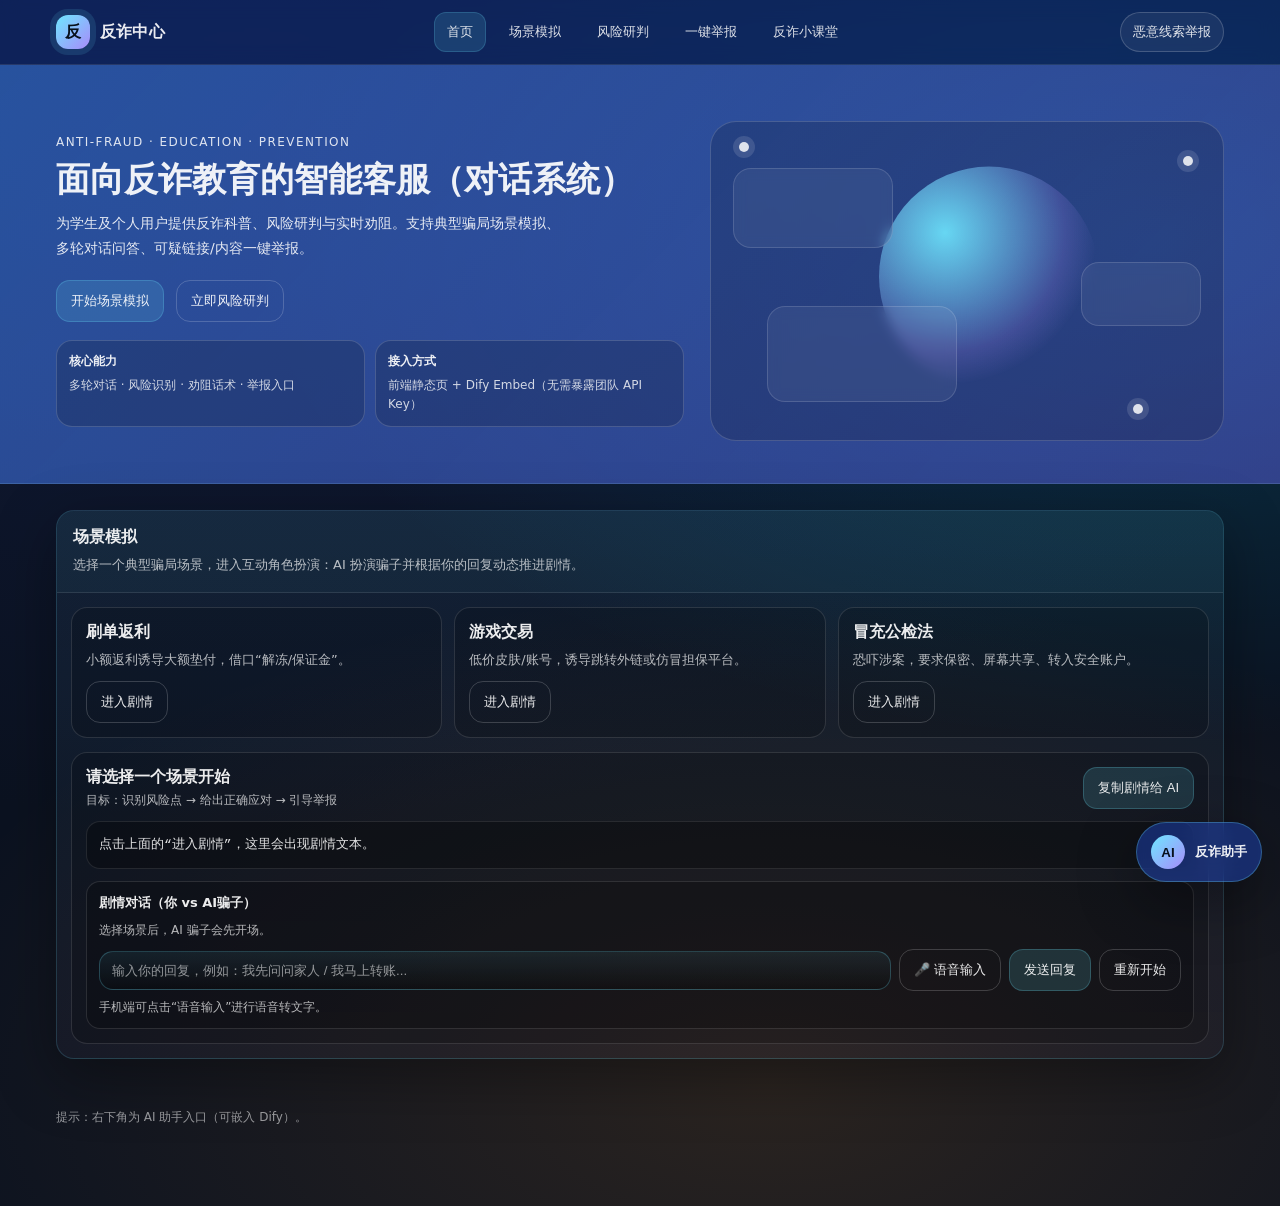
==== commit 9e1066ec: "Add mobile voice input UI and behavior" ====
--- a/index.html
+++ b/index.html
@@ -116,9 +116,11 @@
               </div>
               <div class="roleplay__input">
                 <input id="roleplayInput" class="input" placeholder="输入你的回复，例如：我先问问家人 / 我马上转账..." />
+                <button class="btn btn--ghost roleplay__voice-btn" id="roleplayVoiceBtn" type="button">🎤 语音输入</button>
                 <button class="btn btn--primary" id="roleplaySendBtn" type="button">发送回复</button>
                 <button class="btn btn--ghost" id="roleplayRestartBtn" type="button">重新开始</button>
               </div>
+              <div class="roleplay__voice-tip" id="roleplayVoiceTip">手机端可点击“语音输入”进行语音转文字。</div>
             </div>
           </div>
         </section>
--- a/styles.css
+++ b/styles.css
@@ -322,9 +322,22 @@
 .roleplay__input{
   margin-top: 10px;
   display: grid;
-  grid-template-columns: 1fr auto auto;
+  grid-template-columns: minmax(0,1fr) auto auto auto;
   gap: 8px;
   align-items: center;
+}
+.roleplay__voice-btn{
+  white-space: nowrap;
+}
+.roleplay__voice-btn.is-listening{
+  border-color: rgba(255,107,107,.35);
+  background: rgba(255,107,107,.16);
+  color: rgba(255,255,255,.96);
+}
+.roleplay__voice-tip{
+  margin-top: 8px;
+  font-size: 12px;
+  color: var(--muted);
 }
 @media (max-width: 980px){
   .roleplay__input{ grid-template-columns: 1fr; }
@@ -797,3 +810,63 @@
   background: rgba(255,255,255,.06);
   font-size: 12px; color: rgba(255,255,255,.80);
 }
+
+@media (max-width: 768px){
+  .topnav__inner{
+    flex-wrap: wrap;
+    align-items: flex-start;
+    gap: 10px;
+  }
+  .topnav__right{
+    display: none;
+  }
+  .menu{
+    width: 100%;
+    order: 3;
+    overflow-x: auto;
+    flex-wrap: nowrap;
+    gap: 8px;
+    padding-bottom: 2px;
+  }
+  .menu__item{
+    flex-shrink: 0;
+    border-radius: 999px;
+    padding: 8px 12px;
+  }
+  .hero__inner{
+    padding: 30px 14px 24px;
+    gap: 16px;
+  }
+  .hero__title{
+    font-size: 26px;
+  }
+  .workbench__inner{
+    padding: 16px 12px 32px;
+  }
+  .story{
+    margin: 0 0 12px;
+  }
+  .story__head{
+    flex-direction: column;
+    align-items: stretch;
+  }
+  .story__head .btn{
+    width: 100%;
+  }
+  .roleplay{
+    padding: 10px;
+  }
+  .roleplay__messages{
+    max-height: 210px;
+  }
+  .roleplay__input{
+    grid-template-columns: 1fr;
+  }
+  .roleplay__input .btn{
+    width: 100%;
+  }
+  .ai-drawer{
+    width: 100vw;
+    border-left: none;
+  }
+}
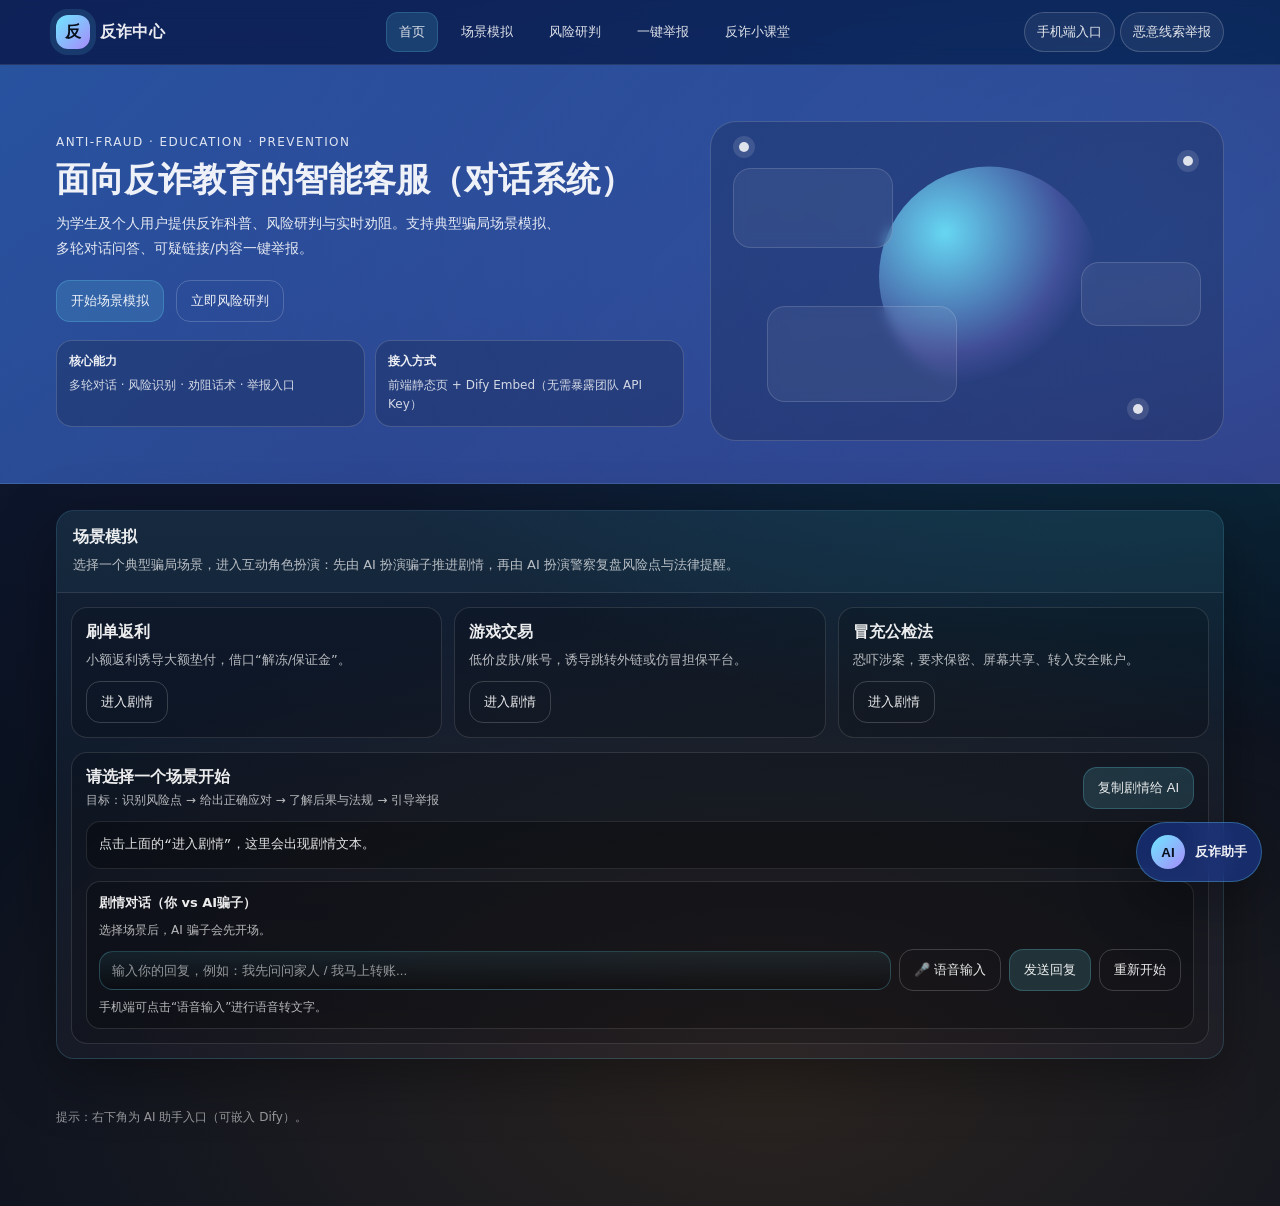
==== commit c17a5e69: "feat: add dual-entry links and improve roleplay police guidance" ====
--- a/index.html
+++ b/index.html
@@ -25,6 +25,7 @@
         </nav>
 
         <div class="topnav__right">
+          <a class="linkbtn" href="./mobile.html">手机端入口</a>
           <button class="linkbtn" data-tab="report" type="button">恶意线索举报</button>
         </div>
       </div>
@@ -79,7 +80,7 @@
         <section class="panel is-show" id="tab-scene">
           <div class="panel__head">
             <h2>场景模拟</h2>
-            <p>选择一个典型骗局场景，进入互动角色扮演：AI 扮演骗子并根据你的回复动态推进剧情。</p>
+            <p>选择一个典型骗局场景，进入互动角色扮演：先由 AI 扮演骗子推进剧情，再由 AI 扮演警察复盘风险点与法律提醒。</p>
           </div>
 
           <div class="cards">
@@ -104,7 +105,7 @@
             <div class="story__head">
               <div>
                 <div class="story__title" id="storyTitle">请选择一个场景开始</div>
-                <div class="story__meta">目标：识别风险点 → 给出正确应对 → 引导举报</div>
+                <div class="story__meta">目标：识别风险点 → 给出正确应对 → 了解后果与法规 → 引导举报</div>
               </div>
               <button class="btn btn--primary" id="copyStoryBtn" type="button">复制剧情给 AI</button>
             </div>
--- a/styles.css
+++ b/styles.css
@@ -84,6 +84,10 @@
   border-radius: 999px;
   cursor:pointer;
   font-size: 13px;
+  text-decoration: none;
+  display: inline-flex;
+  align-items: center;
+  justify-content: center;
 }
 .linkbtn:hover{ background: rgba(255,255,255,.10); }
 
@@ -763,6 +767,34 @@
 }
 .chat-attach-btn:hover { background: rgba(255,255,255,.08); color: rgba(255,255,255,.92); }
 
+.chat-voice-btn {
+  flex-shrink: 0;
+  width: 36px;
+  height: 36px;
+  border-radius: 999px;
+  border: 1px solid rgba(110,231,255,.26);
+  background: rgba(110,231,255,.10);
+  color: rgba(255,255,255,.88);
+  cursor: pointer;
+  display: flex;
+  align-items: center;
+  justify-content: center;
+  font-size: 18px;
+  transition: background .15s, color .15s, border-color .15s;
+}
+.chat-voice-btn:hover { background: rgba(110,231,255,.18); color: rgba(255,255,255,.96); }
+.chat-voice-btn.is-listening{
+  border-color: rgba(255,107,107,.35);
+  background: rgba(255,107,107,.16);
+  color: rgba(255,255,255,.96);
+}
+
+.chat-voice-tip{
+  margin: 8px 0 0;
+  font-size: 12px;
+  color: var(--muted);
+}
+
 .chat-textarea {
   flex: 1;
   padding: 8px 12px;
